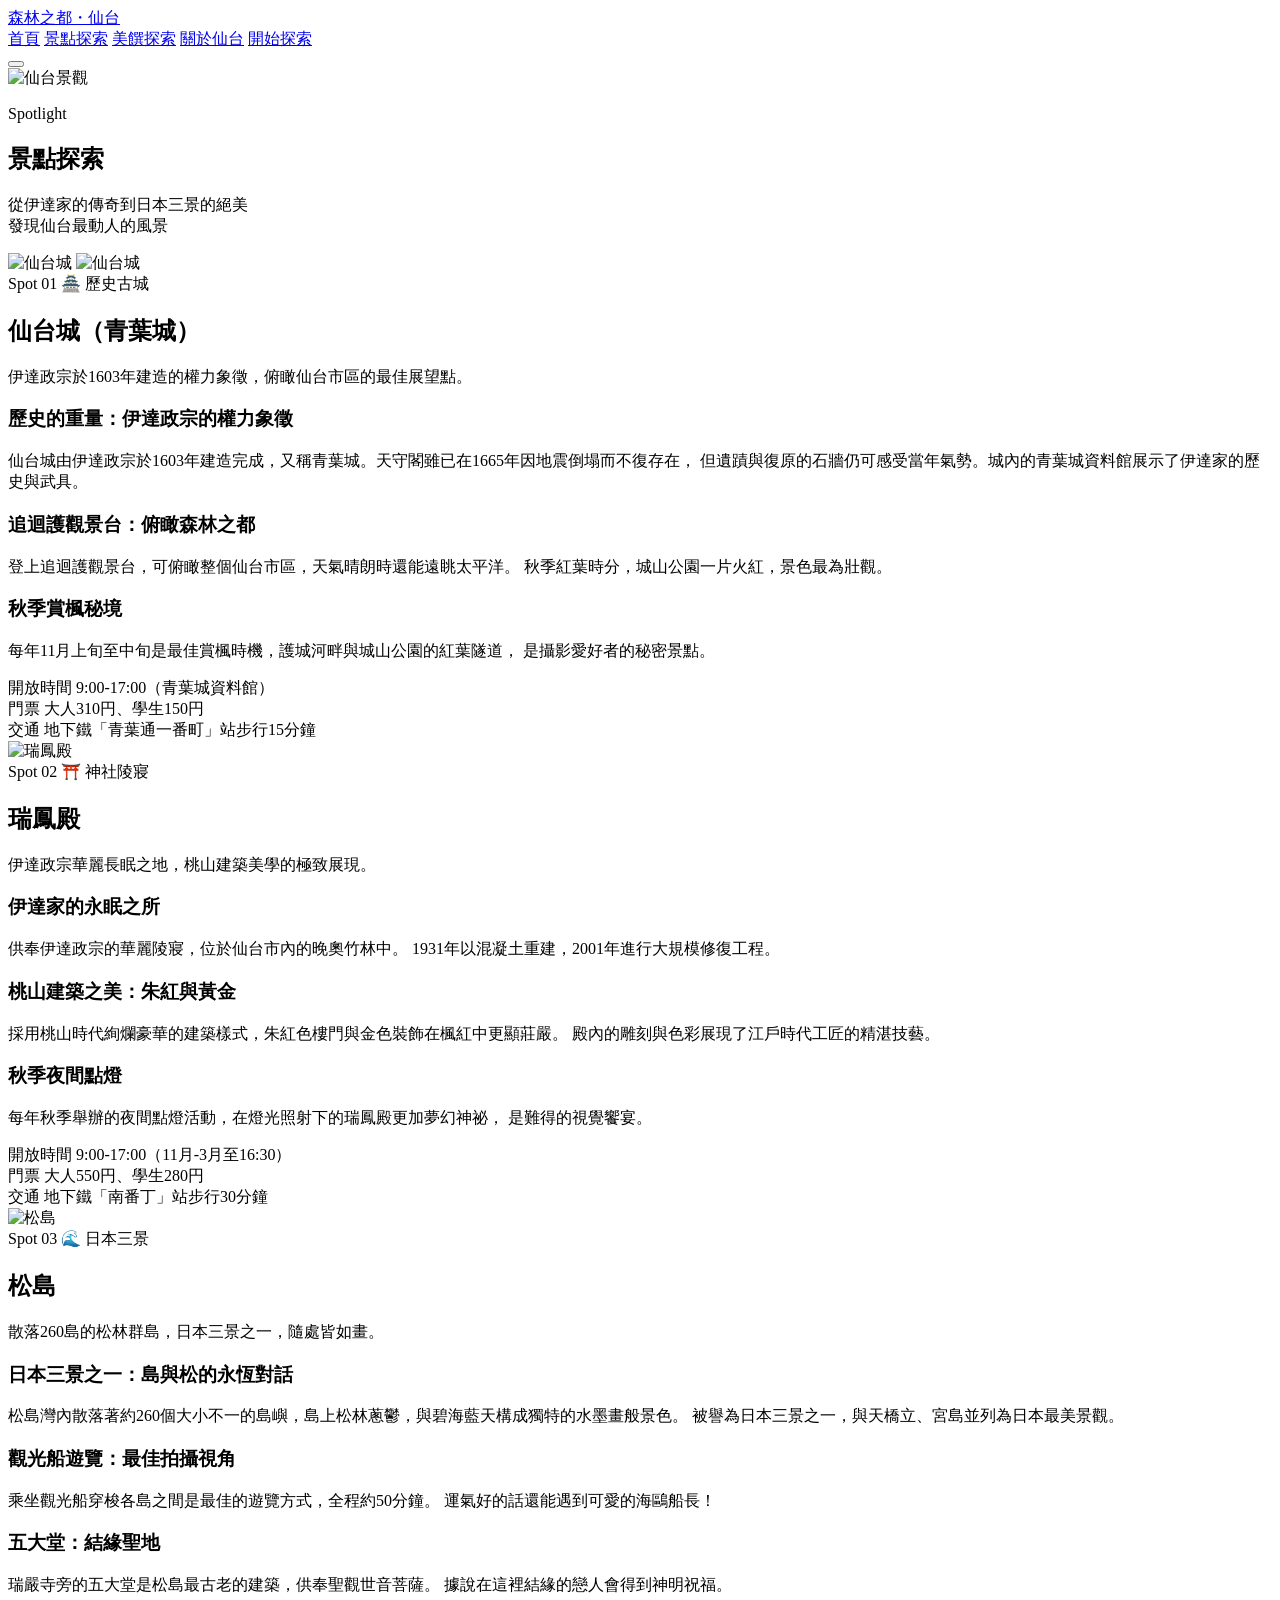
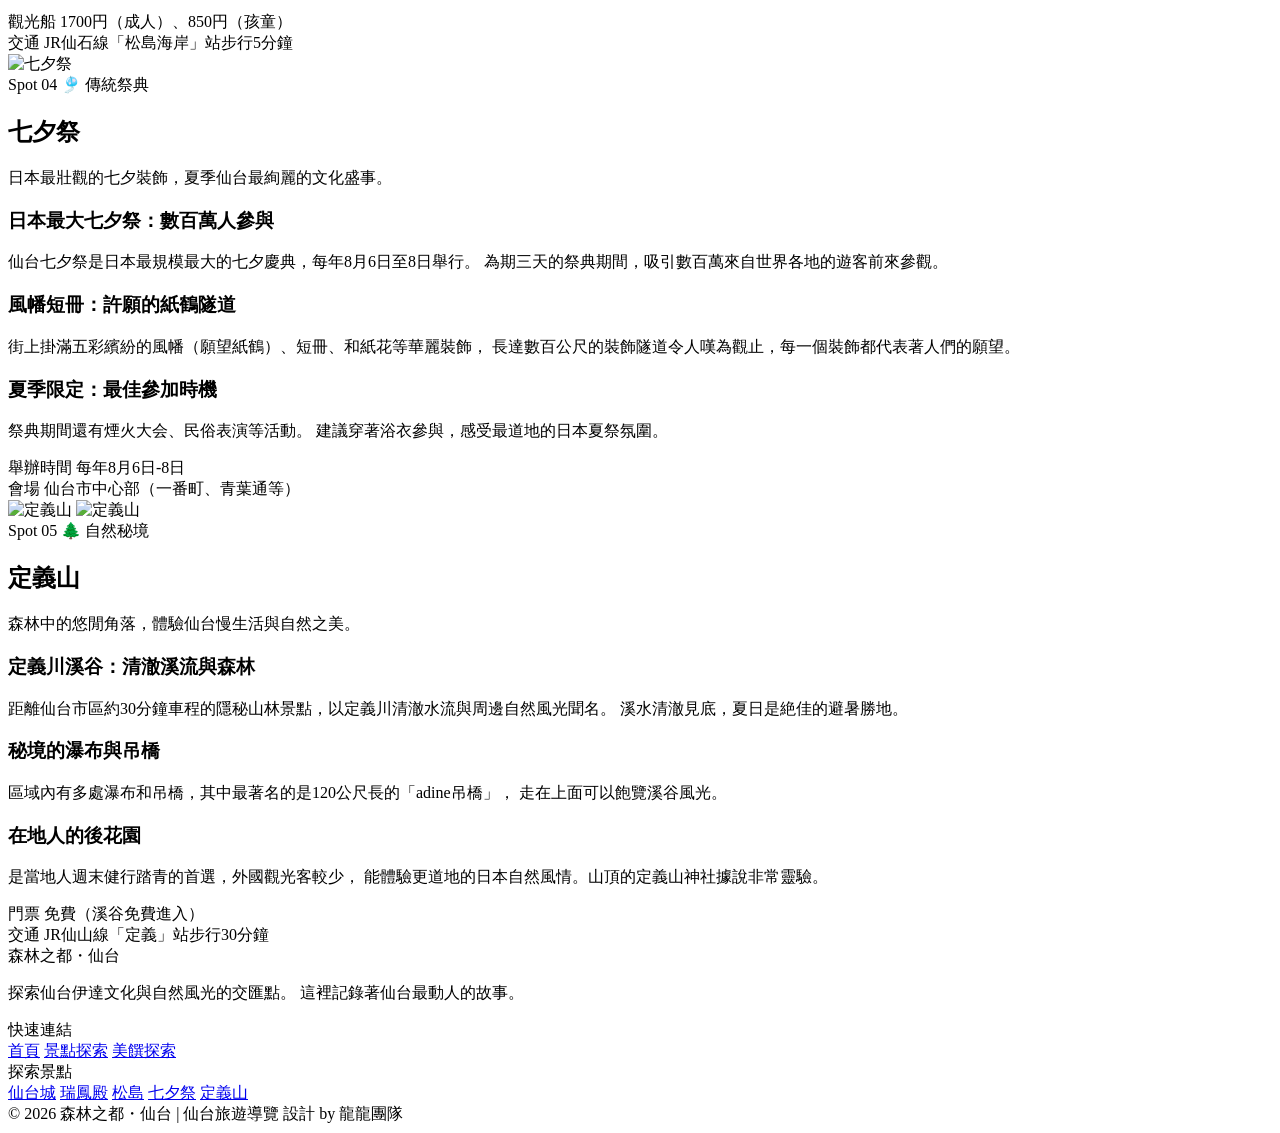
==== spots.html @ 44be88f5 "Update spots.html" ====
<!DOCTYPE html>
<html lang="zh-TW">
<head>
  <meta charset="UTF-8">
  <meta name="viewport" content="width=device-width, initial-scale=1.0">
  <title>景點探索 | 森林之都・仙台</title>
  <meta name="description" content="探索仙台五大精選景點：仙台城、瑞鳳殿、松島、七夕祭、定義山的詳細介紹。">
  <meta name="theme-color" content="#2D5A3D">

  <!-- Favicon -->
  <link rel="icon" type="image/svg+xml" href="data:image/svg+xml,<svg xmlns='http://www.w3.org/2000/svg' viewBox='0 0 100 100'><rect width='100' height='100' rx='16' fill='%232D5A3D'/><text y='.9em' font-size='80' x='50%' text-anchor='middle'>仙</text></svg>">

  <!-- Google Fonts -->
  <link rel="preconnect" href="https://fonts.googleapis.com">
  <link rel="preconnect" href="https://fonts.gstatic.com" crossorigin>
  <link href="https://fonts.googleapis.com/css2?family=Noto+Serif+JP:wght@400;600;700;900&family=Noto+Sans+JP:wght@300;400;500;700&display=swap" rel="stylesheet">

  <!-- Stylesheet -->
  <link rel="stylesheet" href="css/style.css">
</head>
<body>

  <!-- ===================== HEADER ===================== -->
  <header class="header" id="header">
    <div class="container">
      <div class="header__inner">
        <a href="index.html" class="header__logo">
          <span class="header__logo-dot"></span>
          森林之都・仙台
        </a>

        <nav class="header__nav" id="headerNav">
          <a href="index.html" class="nav-link">首頁</a>
          <a href="spots.html" class="nav-link active">景點探索</a>
          <a href="food.html" class="nav-link">美饌探索</a>
          <a href="index.html#about-section" class="nav-link">關於仙台</a>
          <a href="spots.html" class="nav-cta">開始探索</a>
        </nav>

        <button class="nav-toggle" id="navToggle" aria-label="開啟選單">
          <span></span>
          <span></span>
          <span></span>
        </button>
      </div>
    </div>
  </header>

  <!-- ===================== PAGE HERO ===================== -->
  <section class="hero hero--small" id="hero">
    <div class="hero__bg">
      <img src="https://images.unsplash.com/photo-1522383225653-ed111181a951?w=1920&q=80"
           alt="仙台景觀"
           loading="eager">
    </div>
    <div class="hero__overlay"></div>

    <div class="hero__content">
      <p class="hero__eyebrow">Spotlight</p>
      <h1 class="hero__title">景點探索</h1>
      <p class="hero__subtitle">
        從伊達家的傳奇到日本三景的絕美<br>
        發現仙台最動人的風景
      </p>
    </div>
  </section>

  <!-- ===================== SPOT 01: 仙台城 ===================== -->
  <section class="section" id="sendai-castle">
    <div class="container">
      <div class="spot-detail">
        <div class="spot-detail__image">
          <img src="images/spots/spot_01_1.jpg" alt="仙台城">
          <img src="images/spots/spot_01_2.jpg" alt="仙台城">
        </div>
        <div class="spot-detail__content">
          <div class="spot-detail__header">
            <span class="spot-detail__number">Spot 01</span>
            <span class="spot-detail__tag">🏯 歷史古城</span>
          </div>
          <h2 class="spot-detail__title">仙台城（青葉城）</h2>
          <p class="spot-detail__summary">
            伊達政宗於1603年建造的權力象徵，俯瞰仙台市區的最佳展望點。
          </p>
          <div class="spot-detail__divider"></div>
          <h3>歷史的重量：伊達政宗的權力象徵</h3>
          <p class="spot-detail__desc">
            仙台城由伊達政宗於1603年建造完成，又稱青葉城。天守閣雖已在1665年因地震倒塌而不復存在，
            但遺蹟與復原的石牆仍可感受當年氣勢。城內的青葉城資料館展示了伊達家的歷史與武具。
          </p>
          <h3>追迴護觀景台：俯瞰森林之都</h3>
          <p class="spot-detail__desc">
            登上追迴護觀景台，可俯瞰整個仙台市區，天氣晴朗時還能遠眺太平洋。
            秋季紅葉時分，城山公園一片火紅，景色最為壯觀。
          </p>
          <h3>秋季賞楓秘境</h3>
          <p class="spot-detail__desc">
            每年11月上旬至中旬是最佳賞楓時機，護城河畔與城山公園的紅葉隧道，
            是攝影愛好者的秘密景點。
          </p>
          <div class="spot-detail__info">
            <div class="spot-detail__info-item">
              <span class="label">開放時間</span>
              <span class="value">9:00-17:00（青葉城資料館）</span>
            </div>
            <div class="spot-detail__info-item">
              <span class="label">門票</span>
              <span class="value">大人310円、學生150円</span>
            </div>
            <div class="spot-detail__info-item">
              <span class="label">交通</span>
              <span class="value">地下鐵「青葉通一番町」站步行15分鐘</span>
            </div>
          </div>
        </div>
      </div>
    </div>
  </section>

  <!-- ===================== SPOT 02: 瑞鳳殿 ===================== -->
  <section class="section section--cream" id="zuishoden">
    <div class="container">
      <div class="spot-detail spot-detail--reverse">
        <div class="spot-detail__image">
          <img src="images/spots/spot_02_1.jpg" alt="瑞鳳殿">
        </div>
        <div class="spot-detail__content">
          <div class="spot-detail__header">
            <span class="spot-detail__number">Spot 02</span>
            <span class="spot-detail__tag">⛩️ 神社陵寢</span>
          </div>
          <h2 class="spot-detail__title">瑞鳳殿</h2>
          <p class="spot-detail__summary">
            伊達政宗華麗長眠之地，桃山建築美學的極致展現。
          </p>
          <div class="spot-detail__divider"></div>
          <h3>伊達家的永眠之所</h3>
          <p class="spot-detail__desc">
            供奉伊達政宗的華麗陵寢，位於仙台市內的晚奧竹林中。
            1931年以混凝土重建，2001年進行大規模修復工程。
          </p>
          <h3>桃山建築之美：朱紅與黃金</h3>
          <p class="spot-detail__desc">
            採用桃山時代絢爛豪華的建築樣式，朱紅色樓門與金色裝飾在楓紅中更顯莊嚴。
            殿內的雕刻與色彩展現了江戶時代工匠的精湛技藝。
          </p>
          <h3>秋季夜間點燈</h3>
          <p class="spot-detail__desc">
            每年秋季舉辦的夜間點燈活動，在燈光照射下的瑞鳳殿更加夢幻神祕，
            是難得的視覺饗宴。
          </p>
          <div class="spot-detail__info">
            <div class="spot-detail__info-item">
              <span class="label">開放時間</span>
              <span class="value">9:00-17:00（11月-3月至16:30）</span>
            </div>
            <div class="spot-detail__info-item">
              <span class="label">門票</span>
              <span class="value">大人550円、學生280円</span>
            </div>
            <div class="spot-detail__info-item">
              <span class="label">交通</span>
              <span class="value">地下鐵「南番丁」站步行30分鐘</span>
            </div>
          </div>
        </div>
      </div>
    </div>
  </section>

  <!-- ===================== SPOT 03: 松島 ===================== -->
  <section class="section" id="matsushima">
    <div class="container">
      <div class="spot-detail">
        <div class="spot-detail__image">
          <img src="images/spots/spot_03_1.jpg" alt="松島">
        </div>
        <div class="spot-detail__content">
          <div class="spot-detail__header">
            <span class="spot-detail__number">Spot 03</span>
            <span class="spot-detail__tag">🌊 日本三景</span>
          </div>
          <h2 class="spot-detail__title">松島</h2>
          <p class="spot-detail__summary">
            散落260島的松林群島，日本三景之一，隨處皆如畫。
          </p>
          <div class="spot-detail__divider"></div>
          <h3>日本三景之一：島與松的永恆對話</h3>
          <p class="spot-detail__desc">
            松島灣內散落著約260個大小不一的島嶼，島上松林蔥鬱，與碧海藍天構成獨特的水墨畫般景色。
            被譽為日本三景之一，與天橋立、宮島並列為日本最美景觀。
          </p>
          <h3>觀光船遊覽：最佳拍攝視角</h3>
          <p class="spot-detail__desc">
            乘坐觀光船穿梭各島之間是最佳的遊覽方式，全程約50分鐘。
            運氣好的話還能遇到可愛的海鷗船長！
          </p>
          <h3>五大堂：結緣聖地</h3>
          <p class="spot-detail__desc">
            瑞嚴寺旁的五大堂是松島最古老的建築，供奉聖觀世音菩薩。
            據說在這裡結緣的戀人會得到神明祝福。
          </p>
          <div class="spot-detail__info">
            <div class="spot-detail__info-item">
              <span class="label">觀光船</span>
              <span class="value">1700円（成人）、850円（孩童）</span>
            </div>
            <div class="spot-detail__info-item">
              <span class="label">交通</span>
              <span class="value">JR仙石線「松島海岸」站步行5分鐘</span>
            </div>
          </div>
        </div>
      </div>
    </div>
  </section>

  <!-- ===================== SPOT 04: 七夕祭 ===================== -->
  <section class="section section--cream" id="tanabata">
    <div class="container">
      <div class="spot-detail spot-detail--reverse">
        <div class="spot-detail__image">
          <img src="images/spots/spot_04_1.jpg" alt="七夕祭">
        </div>
        <div class="spot-detail__content">
          <div class="spot-detail__header">
            <span class="spot-detail__number">Spot 04</span>
            <span class="spot-detail__tag">🎐 傳統祭典</span>
          </div>
          <h2 class="spot-detail__title">七夕祭</h2>
          <p class="spot-detail__summary">
            日本最壯觀的七夕裝飾，夏季仙台最絢麗的文化盛事。
          </p>
          <div class="spot-detail__divider"></div>
          <h3>日本最大七夕祭：數百萬人參與</h3>
          <p class="spot-detail__desc">
            仙台七夕祭是日本最規模最大的七夕慶典，每年8月6日至8日舉行。
            為期三天的祭典期間，吸引數百萬來自世界各地的遊客前來參觀。
          </p>
          <h3>風幡短冊：許願的紙鶴隧道</h3>
          <p class="spot-detail__desc">
            街上掛滿五彩繽紛的風幡（願望紙鶴）、短冊、和紙花等華麗裝飾，
            長達數百公尺的裝飾隧道令人嘆為觀止，每一個裝飾都代表著人們的願望。
          </p>
          <h3>夏季限定：最佳參加時機</h3>
          <p class="spot-detail__desc">
            祭典期間還有煙火大会、民俗表演等活動。
            建議穿著浴衣參與，感受最道地的日本夏祭氛圍。
          </p>
          <div class="spot-detail__info">
            <div class="spot-detail__info-item">
              <span class="label">舉辦時間</span>
              <span class="value">每年8月6日-8日</span>
            </div>
            <div class="spot-detail__info-item">
              <span class="label">會場</span>
              <span class="value">仙台市中心部（一番町、青葉通等）</span>
            </div>
          </div>
        </div>
      </div>
    </div>
  </section>

  <!-- ===================== SPOT 05: 定義山 ===================== -->
  <section class="section" id="teigaku">
    <div class="container">
      <div class="spot-detail">
        <div class="spot-detail__image">
          <img src="images/spots/spot_05_1.jpg" alt="定義山">
          <img src="images/spots/spot_05_2.jpg" alt="定義山">
        </div>
        <div class="spot-detail__content">
          <div class="spot-detail__header">
            <span class="spot-detail__number">Spot 05</span>
            <span class="spot-detail__tag">🌲 自然秘境</span>
          </div>
          <h2 class="spot-detail__title">定義山</h2>
          <p class="spot-detail__summary">
            森林中的悠閒角落，體驗仙台慢生活與自然之美。
          </p>
          <div class="spot-detail__divider"></div>
          <h3>定義川溪谷：清澈溪流與森林</h3>
          <p class="spot-detail__desc">
            距離仙台市區約30分鐘車程的隱秘山林景點，以定義川清澈水流與周邊自然風光聞名。
            溪水清澈見底，夏日是絶佳的避暑勝地。
          </p>
          <h3>秘境的瀑布與吊橋</h3>
          <p class="spot-detail__desc">
            區域內有多處瀑布和吊橋，其中最著名的是120公尺長的「adine吊橋」，
            走在上面可以飽覽溪谷風光。
          </p>
          <h3>在地人的後花園</h3>
          <p class="spot-detail__desc">
            是當地人週末健行踏青的首選，外國觀光客較少，
            能體驗更道地的日本自然風情。山頂的定義山神社據說非常靈驗。
          </p>
          <div class="spot-detail__info">
            <div class="spot-detail__info-item">
              <span class="label">門票</span>
              <span class="value">免費（溪谷免費進入）</span>
            </div>
            <div class="spot-detail__info-item">
              <span class="label">交通</span>
              <span class="value">JR仙山線「定義」站步行30分鐘</span>
            </div>
          </div>
        </div>
      </div>
    </div>
  </section>

  <!-- ===================== FOOTER ===================== -->
  <footer class="footer">
    <div class="container">
      <div class="footer__grid">
        <div>
          <div class="footer__brand-name">
            <span class="dot"></span>
            森林之都・仙台
          </div>
          <p class="footer__brand-desc">
            探索仙台伊達文化與自然風光的交匯點。
            這裡記錄著仙台最動人的故事。
          </p>
        </div>
        <div>
          <div class="footer__col-title">快速連結</div>
          <div class="footer__links">
            <a href="index.html">首頁</a>
            <a href="spots.html">景點探索</a>
            <a href="food.html">美饌探索</a>
          </div>
        </div>
        <div>
          <div class="footer__col-title">探索景點</div>
          <div class="footer__links">
            <a href="spots.html#sendai-castle">仙台城</a>
            <a href="spots.html#zuishoden">瑞鳳殿</a>
            <a href="spots.html#matsushima">松島</a>
            <a href="spots.html#tanabata">七夕祭</a>
            <a href="spots.html#teigaku">定義山</a>
          </div>
        </div>
      </div>

      <div class="footer__bottom">
        <span>© 2026 森林之都・仙台 <span class="footer__accent">|</span> 仙台旅遊導覽</span>
        <span>設計 by 龍龍團隊</span>
      </div>
    </div>
  </footer>

  <!-- Scripts -->
  <script src="js/main.js"></script>
</body>
</html>
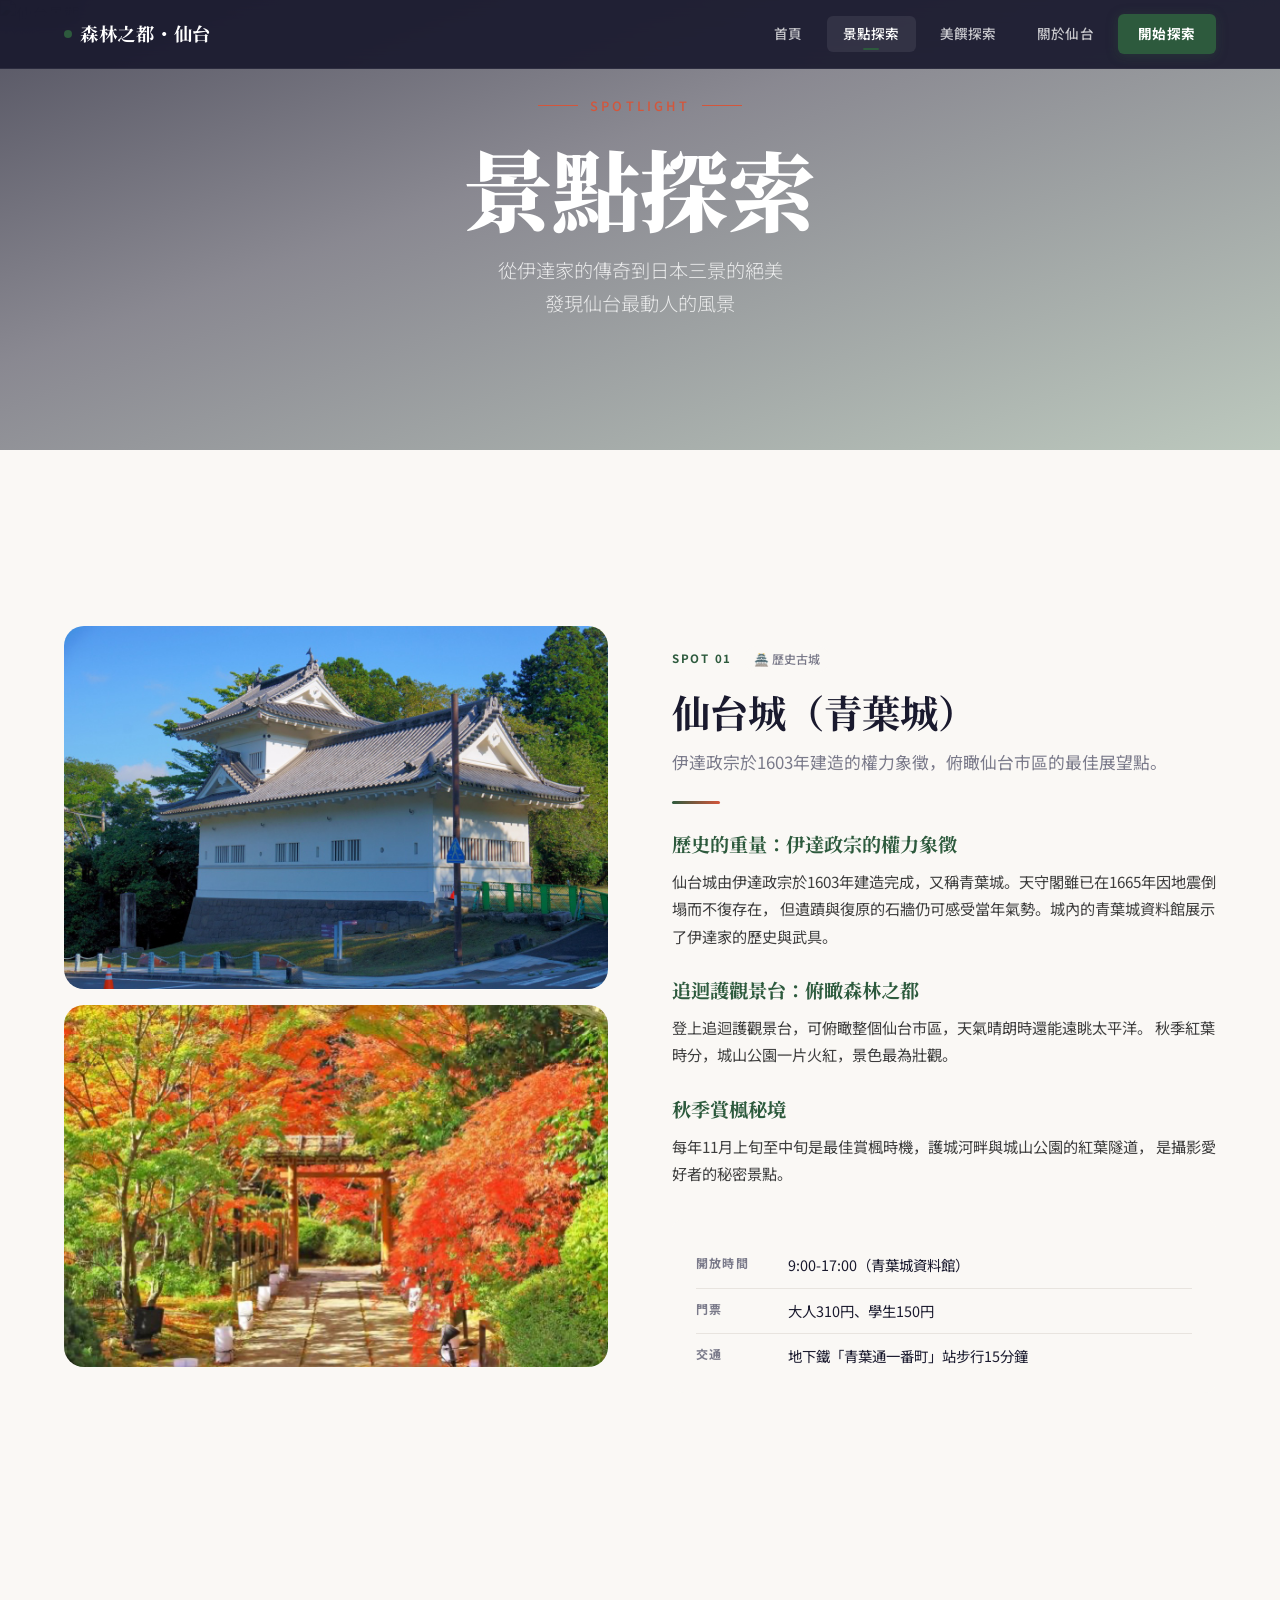
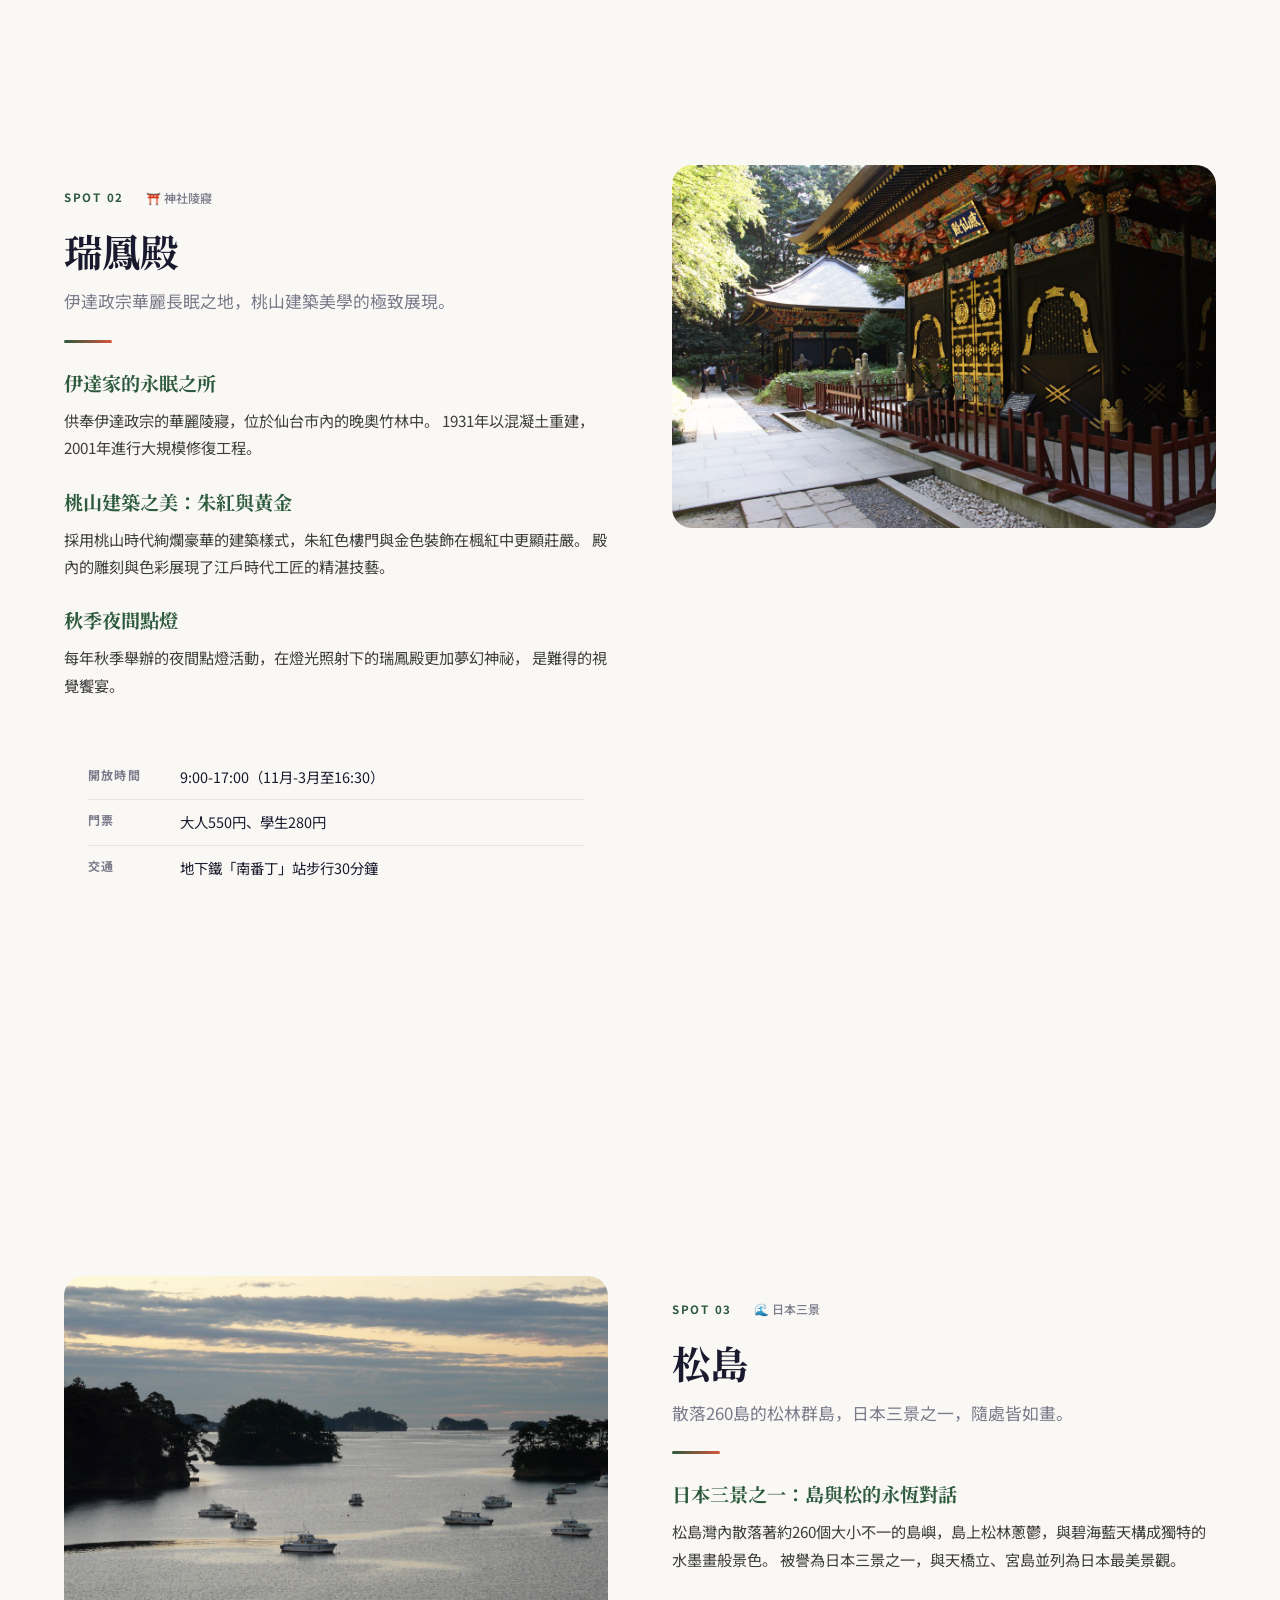
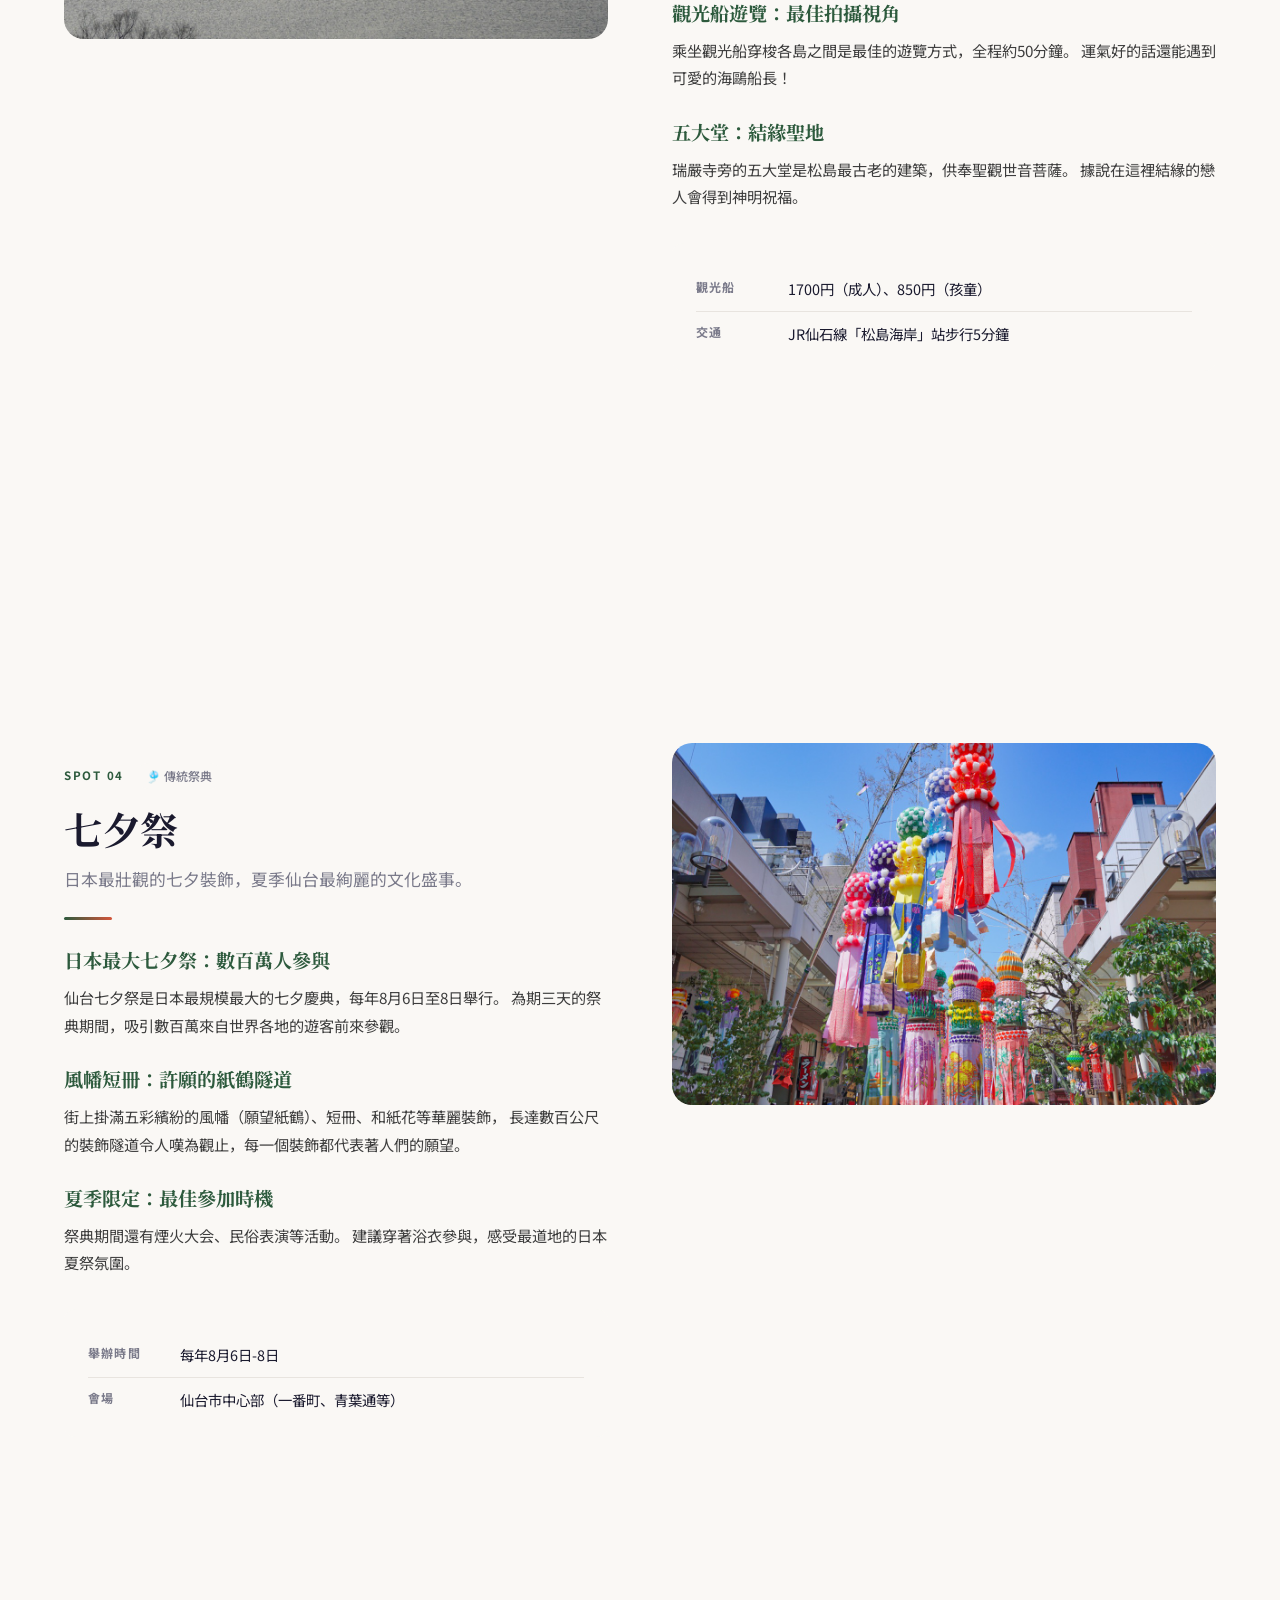
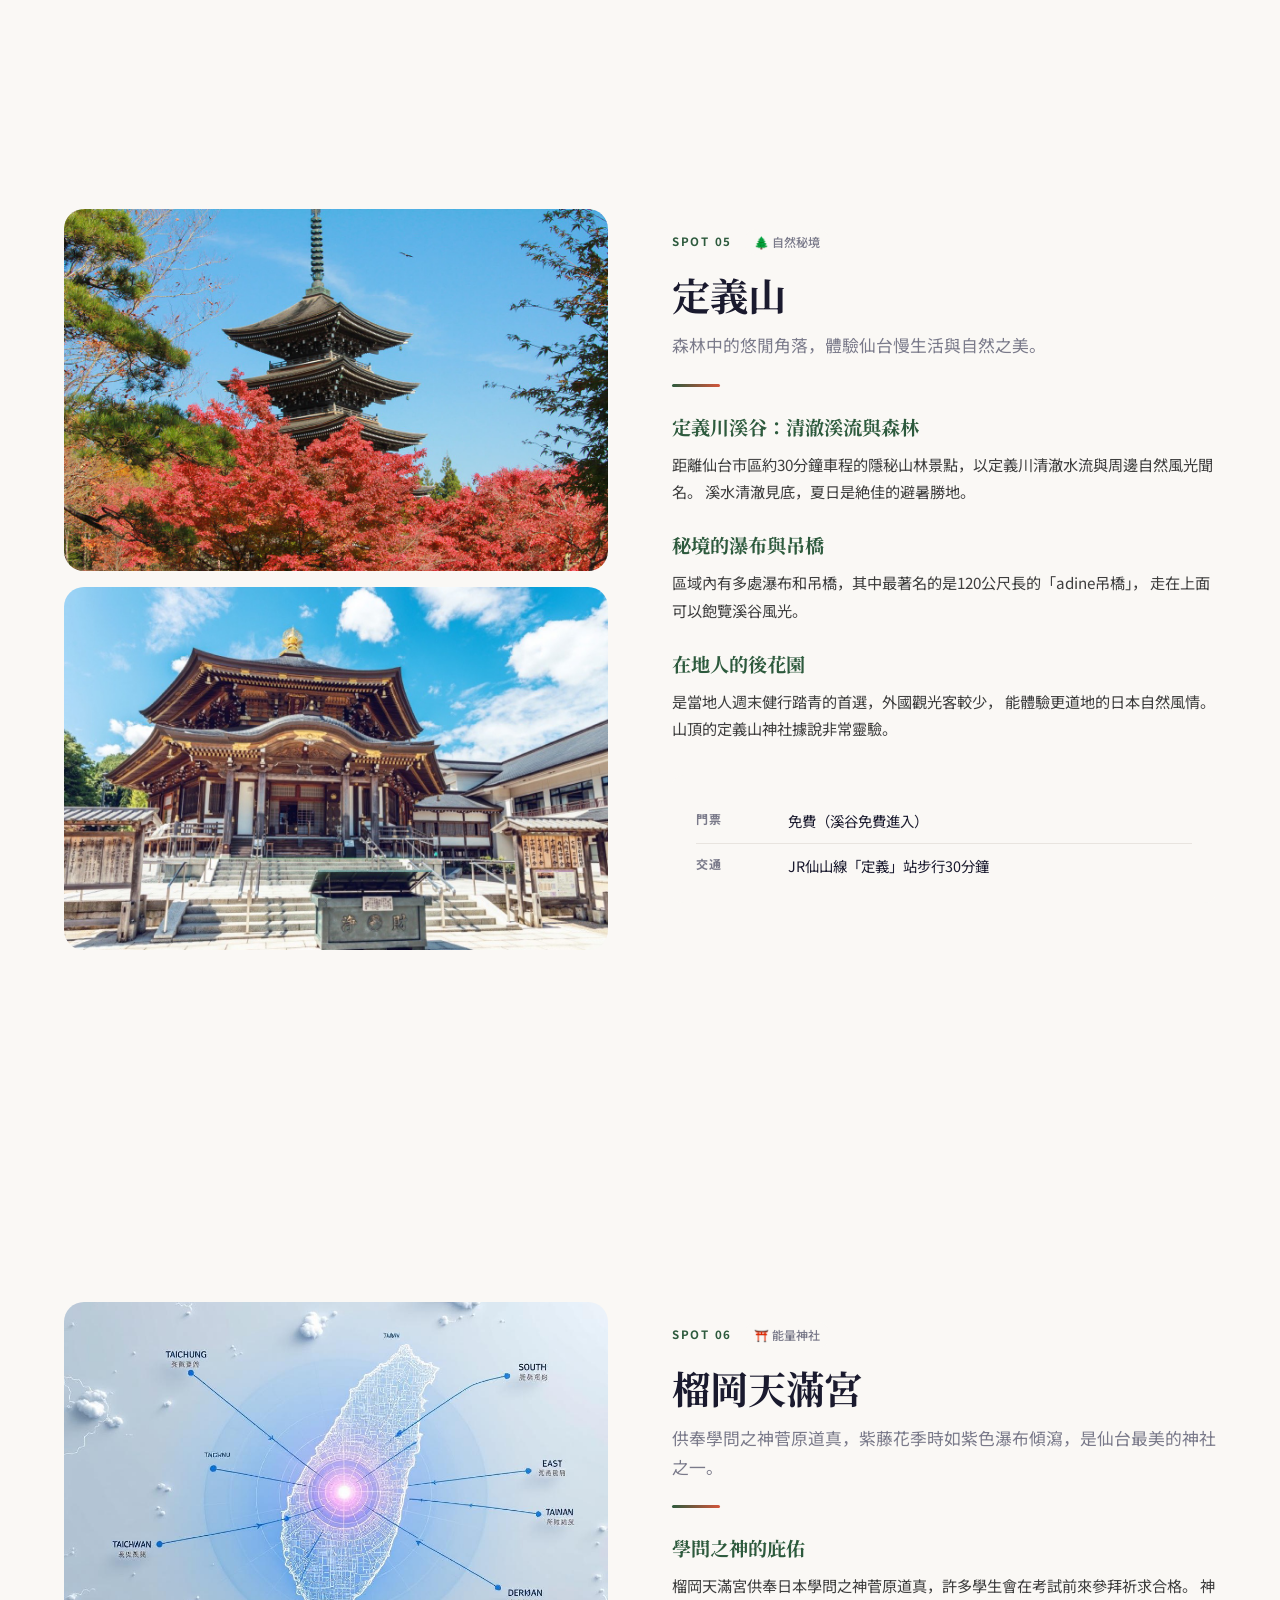
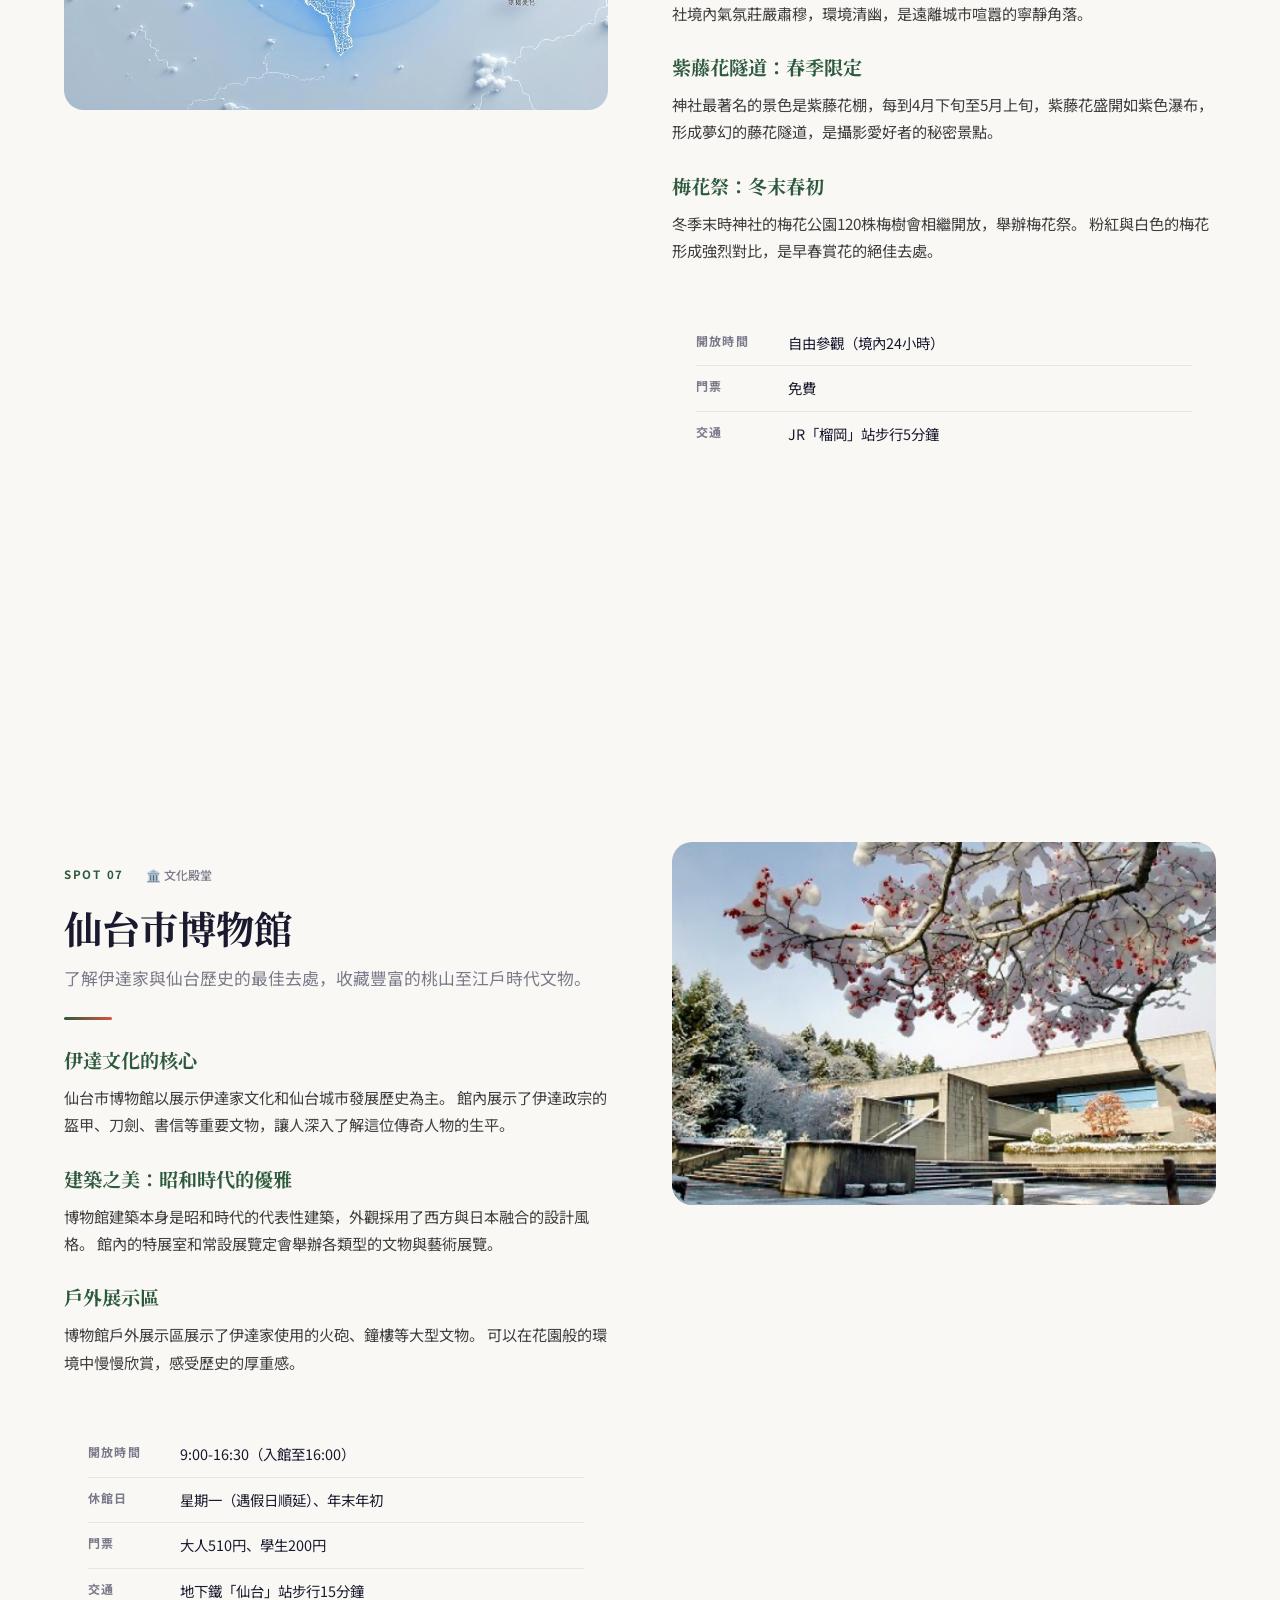
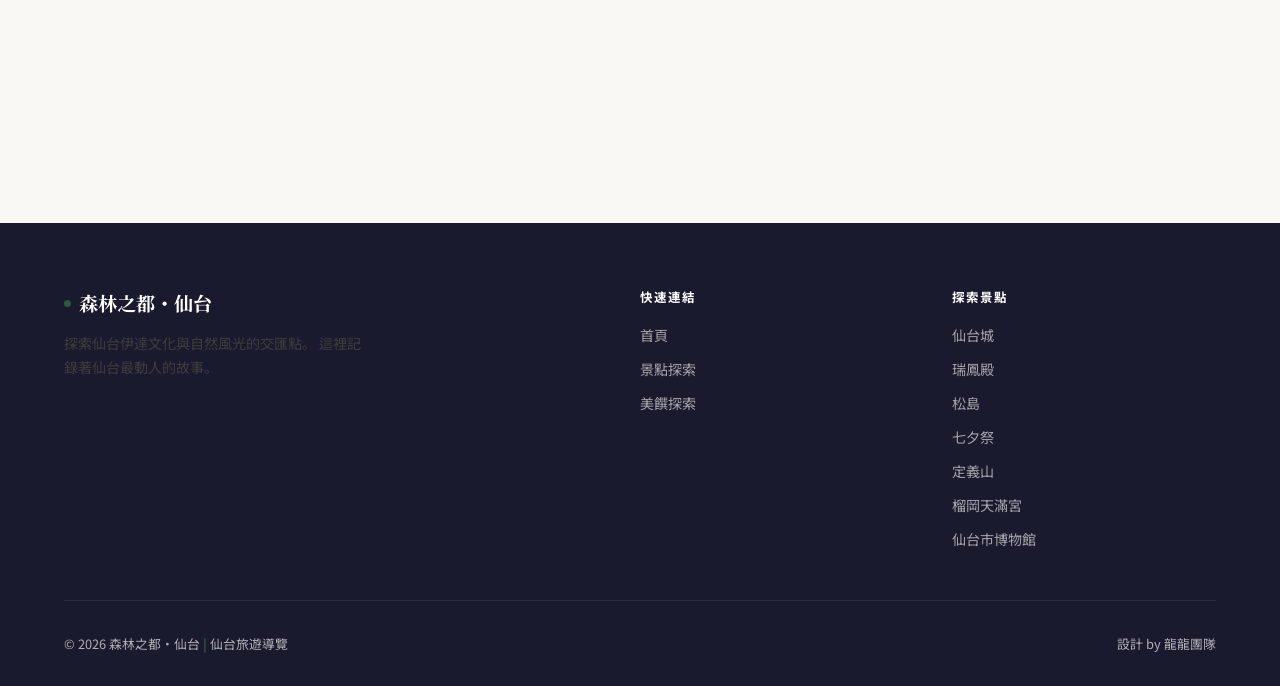
==== commit 23051a81: "Add spot_06 Tsubakioka and spot_07 Sendai Museum" ====
--- a/spots.html
+++ b/spots.html
@@ -310,6 +310,112 @@
     </div>
   </section>
 
+  <!-- ===================== SPOT 06: 榴岡天滿宮 ===================== -->
+  <section class="section section--cream" id="tsubakioka">
+    <div class="container">
+      <div class="spot-detail">
+        <div class="spot-detail__image">
+          <img src="images/spots/spot_06_1.jpg" alt="榴岡天滿宮">
+        </div>
+        <div class="spot-detail__content">
+          <div class="spot-detail__header">
+            <span class="spot-detail__number">Spot 06</span>
+            <span class="spot-detail__tag">⛩️ 能量神社</span>
+          </div>
+          <h2 class="spot-detail__title">榴岡天滿宮</h2>
+          <p class="spot-detail__summary">
+            供奉學問之神菅原道真，紫藤花季時如紫色瀑布傾瀉，是仙台最美的神社之一。
+          </p>
+          <div class="spot-detail__divider"></div>
+          <h3>學問之神的庇佑</h3>
+          <p class="spot-detail__desc">
+            榴岡天滿宮供奉日本學問之神菅原道真，許多學生會在考試前來參拜祈求合格。
+            神社境內氣氛莊嚴肅穆，環境清幽，是遠離城市喧囂的寧靜角落。
+          </p>
+          <h3>紫藤花隧道：春季限定</h3>
+          <p class="spot-detail__desc">
+            神社最著名的景色是紫藤花棚，每到4月下旬至5月上旬，紫藤花盛開如紫色瀑布，
+            形成夢幻的藤花隧道，是攝影愛好者的秘密景點。
+          </p>
+          <h3>梅花祭：冬末春初</h3>
+          <p class="spot-detail__desc">
+            冬季末時神社的梅花公園120株梅樹會相繼開放，舉辦梅花祭。
+            粉紅與白色的梅花形成強烈對比，是早春賞花的絕佳去處。
+          </p>
+          <div class="spot-detail__info">
+            <div class="spot-detail__info-item">
+              <span class="label">開放時間</span>
+              <span class="value">自由參觀（境內24小時）</span>
+            </div>
+            <div class="spot-detail__info-item">
+              <span class="label">門票</span>
+              <span class="value">免費</span>
+            </div>
+            <div class="spot-detail__info-item">
+              <span class="label">交通</span>
+              <span class="value">JR「榴岡」站步行5分鐘</span>
+            </div>
+          </div>
+        </div>
+      </div>
+    </div>
+  </section>
+
+  <!-- ===================== SPOT 07: 仙台市博物館 ===================== -->
+  <section class="section" id="sendai-museum">
+    <div class="container">
+      <div class="spot-detail spot-detail--reverse">
+        <div class="spot-detail__image">
+          <img src="images/spots/spot_07_1.jpg" alt="仙台市博物館">
+        </div>
+        <div class="spot-detail__content">
+          <div class="spot-detail__header">
+            <span class="spot-detail__number">Spot 07</span>
+            <span class="spot-detail__tag">🏛️ 文化殿堂</span>
+          </div>
+          <h2 class="spot-detail__title">仙台市博物館</h2>
+          <p class="spot-detail__summary">
+            了解伊達家與仙台歷史的最佳去處，收藏豐富的桃山至江戶時代文物。
+          </p>
+          <div class="spot-detail__divider"></div>
+          <h3>伊達文化的核心</h3>
+          <p class="spot-detail__desc">
+            仙台市博物館以展示伊達家文化和仙台城市發展歷史為主。
+            館內展示了伊達政宗的盔甲、刀劍、書信等重要文物，讓人深入了解這位傳奇人物的生平。
+          </p>
+          <h3>建築之美：昭和時代的優雅</h3>
+          <p class="spot-detail__desc">
+            博物館建築本身是昭和時代的代表性建築，外觀採用了西方與日本融合的設計風格。
+            館內的特展室和常設展覽定會舉辦各類型的文物與藝術展覽。
+          </p>
+          <h3>戶外展示區</h3>
+          <p class="spot-detail__desc">
+            博物館戶外展示區展示了伊達家使用的火砲、鐘樓等大型文物。
+            可以在花園般的環境中慢慢欣賞，感受歷史的厚重感。
+          </p>
+          <div class="spot-detail__info">
+            <div class="spot-detail__info-item">
+              <span class="label">開放時間</span>
+              <span class="value">9:00-16:30（入館至16:00）</span>
+            </div>
+            <div class="spot-detail__info-item">
+              <span class="label">休館日</span>
+              <span class="value">星期一（遇假日順延）、年末年初</span>
+            </div>
+            <div class="spot-detail__info-item">
+              <span class="label">門票</span>
+              <span class="value">大人510円、學生200円</span>
+            </div>
+            <div class="spot-detail__info-item">
+              <span class="label">交通</span>
+              <span class="value">地下鐵「仙台」站步行15分鐘</span>
+            </div>
+          </div>
+        </div>
+      </div>
+    </div>
+  </section>
+
   <!-- ===================== FOOTER ===================== -->
   <footer class="footer">
     <div class="container">
@@ -340,6 +446,8 @@
             <a href="spots.html#matsushima">松島</a>
             <a href="spots.html#tanabata">七夕祭</a>
             <a href="spots.html#teigaku">定義山</a>
+            <a href="spots.html#tsubakioka">榴岡天滿宮</a>
+            <a href="spots.html#sendai-museum">仙台市博物館</a>
           </div>
         </div>
       </div>
--- a/css/style.css
+++ b/css/style.css
@@ -0,0 +1,979 @@
+/* =========================================
+   SENDAI TRIP - CSS STYLESHEET
+   森林之都・仙台
+   ========================================= */
+
+/* ---------- Google Fonts Import ---------- */
+@import url('https://fonts.googleapis.com/css2?family=Noto+Serif+JP:wght@400;600;700;900&family=Noto+Sans+JP:wght@300;400;500;700&display=swap');
+
+/* ---------- CSS Variables ---------- */
+:root {
+  --primary: #2D5A3D;
+  --primary-dark: #1E4029;
+  --primary-light: #3D7A52;
+  --secondary: #1A1A2E;
+  --secondary-light: #2D2D4A;
+  --accent: #D4563B;
+  --accent-light: #E8765F;
+  --bg-white: #FFFFFF;
+  --bg-cream: #FAF8F5;
+  --bg-warm: #F7F3EE;
+  --text-dark: #1A1A2E;
+  --text-body: #3D3D3D;
+  --text-muted: #7A7A8A;
+  --text-light: #FFFFFF;
+  --border: #E8E4DF;
+  --shadow-sm: 0 2px 8px rgba(26, 26, 46, 0.08);
+  --shadow-md: 0 4px 20px rgba(26, 26, 46, 0.12);
+  --shadow-lg: 0 8px 40px rgba(26, 26, 46, 0.18);
+  --shadow-xl: 0 16px 60px rgba(26, 26, 46, 0.22);
+  --radius-sm: 6px;
+  --radius-md: 12px;
+  --radius-lg: 20px;
+  --radius-xl: 32px;
+  --transition: 0.35s cubic-bezier(0.25, 0.46, 0.45, 0.94);
+  --transition-fast: 0.2s ease;
+  --font-serif: 'Noto Serif JP', 'Hiragino Mincho Pro', serif;
+  --font-sans: 'Noto Sans JP', 'Hiragino Kaku Gothic ProN', sans-serif;
+}
+
+/* ---------- Reset & Base ---------- */
+*, *::before, *::after {
+  margin: 0;
+  padding: 0;
+  box-sizing: border-box;
+}
+
+html {
+  scroll-behavior: smooth;
+  font-size: 16px;
+  -webkit-text-size-adjust: 100%;
+}
+
+body {
+  font-family: var(--font-sans);
+  color: var(--text-body);
+  background-color: var(--bg-cream);
+  line-height: 1.7;
+  overflow-x: hidden;
+}
+
+a {
+  text-decoration: none;
+  color: inherit;
+  transition: var(--transition);
+}
+
+img {
+  max-width: 100%;
+  height: auto;
+  display: block;
+}
+
+ul {
+  list-style: none;
+}
+
+/* ---------- Typography ---------- */
+h1, h2, h3, h4 {
+  font-family: var(--font-serif);
+  font-weight: 700;
+  line-height: 1.25;
+  color: var(--text-dark);
+}
+
+h1 { font-size: clamp(2.2rem, 5vw, 4rem); }
+h2 { font-size: clamp(1.8rem, 4vw, 2.8rem); }
+h3 { font-size: clamp(1.3rem, 2.5vw, 1.8rem); }
+h4 { font-size: clamp(1.1rem, 2vw, 1.3rem); }
+
+p {
+  line-height: 1.8;
+  color: var(--text-body);
+}
+
+/* ---------- Container ---------- */
+.container {
+  max-width: 1200px;
+  margin: 0 auto;
+  padding: 0 24px;
+}
+
+.container--narrow {
+  max-width: 860px;
+  margin: 0 auto;
+  padding: 0 24px;
+}
+
+/* ---------- Header / Navigation ---------- */
+.header {
+  position: fixed;
+  top: 0;
+  left: 0;
+  right: 0;
+  z-index: 1000;
+  background: rgba(26, 26, 46, 0.92);
+  backdrop-filter: blur(16px);
+  -webkit-backdrop-filter: blur(16px);
+  border-bottom: 1px solid rgba(255, 255, 255, 0.06);
+  transition: var(--transition);
+}
+
+.header.scrolled {
+  background: rgba(26, 26, 46, 0.97);
+  box-shadow: var(--shadow-md);
+}
+
+.header__inner {
+  display: flex;
+  align-items: center;
+  justify-content: space-between;
+  height: 68px;
+}
+
+.header__logo {
+  font-family: var(--font-serif);
+  font-size: 1.15rem;
+  font-weight: 700;
+  color: var(--text-light);
+  letter-spacing: 0.04em;
+  display: flex;
+  align-items: center;
+  gap: 8px;
+}
+
+.header__logo-dot {
+  width: 8px;
+  height: 8px;
+  background: var(--primary);
+  border-radius: 50%;
+  display: inline-block;
+}
+
+.header__nav {
+  display: flex;
+  align-items: center;
+  gap: 8px;
+}
+
+.nav-link {
+  font-family: var(--font-sans);
+  font-size: 0.85rem;
+  font-weight: 500;
+  color: rgba(255, 255, 255, 0.75);
+  padding: 6px 16px;
+  border-radius: var(--radius-sm);
+  letter-spacing: 0.02em;
+  transition: var(--transition-fast);
+  position: relative;
+}
+
+.nav-link:hover,
+.nav-link.active {
+  color: var(--text-light);
+  background: rgba(255, 255, 255, 0.08);
+}
+
+.nav-link.active::after {
+  content: '';
+  position: absolute;
+  bottom: 2px;
+  left: 50%;
+  transform: translateX(-50%);
+  width: 16px;
+  height: 2px;
+  background: var(--primary);
+  border-radius: 2px;
+}
+
+.nav-cta {
+  background: var(--primary);
+  color: var(--text-light);
+  font-size: 0.85rem;
+  font-weight: 700;
+  padding: 8px 20px;
+  border-radius: var(--radius-sm);
+  letter-spacing: 0.04em;
+  transition: var(--transition-fast);
+  box-shadow: 0 2px 12px rgba(45, 90, 61, 0.35);
+}
+
+.nav-cta:hover {
+  background: var(--primary-light);
+  box-shadow: 0 4px 20px rgba(45, 90, 61, 0.5);
+  transform: translateY(-1px);
+  color: var(--text-light);
+}
+
+/* Mobile Menu Toggle */
+.nav-toggle {
+  display: none;
+  flex-direction: column;
+  gap: 5px;
+  cursor: pointer;
+  padding: 8px;
+  background: none;
+  border: none;
+  z-index: 1001;
+}
+
+.nav-toggle span {
+  width: 24px;
+  height: 2px;
+  background: var(--text-light);
+  border-radius: 2px;
+  transition: var(--transition-fast);
+  display: block;
+}
+
+.nav-toggle.active span:nth-child(1) {
+  transform: translateY(7px) rotate(45deg);
+}
+.nav-toggle.active span:nth-child(2) {
+  opacity: 0;
+}
+.nav-toggle.active span:nth-child(3) {
+  transform: translateY(-7px) rotate(-45deg);
+}
+
+/* ---------- Hero Section ---------- */
+.hero {
+  position: relative;
+  height: 100vh;
+  min-height: 600px;
+  max-height: 1000px;
+  display: flex;
+  align-items: center;
+  justify-content: center;
+  overflow: hidden;
+}
+
+.hero--small {
+  height: 50vh;
+  min-height: 400px;
+}
+
+.hero__bg {
+  position: absolute;
+  inset: 0;
+  z-index: 0;
+}
+
+.hero__bg img {
+  width: 100%;
+  height: 100%;
+  object-fit: cover;
+  transform: scale(1.05);
+  transition: transform 8s ease-out;
+}
+
+.hero__bg.loaded img {
+  transform: scale(1);
+}
+
+.hero__overlay {
+  position: absolute;
+  inset: 0;
+  background: linear-gradient(
+    160deg,
+    rgba(26, 26, 46, 0.75) 0%,
+    rgba(26, 26, 46, 0.5) 40%,
+    rgba(45, 90, 61, 0.3) 100%
+  );
+  z-index: 1;
+}
+
+.hero__content {
+  position: relative;
+  z-index: 2;
+  text-align: center;
+  color: var(--text-light);
+  padding: 0 20px;
+  max-width: 860px;
+}
+
+.hero__eyebrow {
+  font-family: var(--font-sans);
+  font-size: 0.8rem;
+  font-weight: 500;
+  letter-spacing: 0.25em;
+  text-transform: uppercase;
+  color: var(--accent);
+  margin-bottom: 20px;
+  display: flex;
+  align-items: center;
+  justify-content: center;
+  gap: 12px;
+  opacity: 0;
+  animation: fadeInUp 0.8s 0.3s forwards;
+}
+
+.hero__eyebrow::before,
+.hero__eyebrow::after {
+  content: '';
+  width: 40px;
+  height: 1px;
+  background: var(--accent);
+}
+
+.hero__title {
+  font-family: var(--font-serif);
+  font-size: clamp(2.8rem, 7vw, 5.5rem);
+  font-weight: 900;
+  color: var(--text-light);
+  line-height: 1.15;
+  margin-bottom: 16px;
+  opacity: 0;
+  animation: fadeInUp 0.8s 0.5s forwards;
+}
+
+.hero__subtitle {
+  font-family: var(--font-sans);
+  font-size: clamp(1rem, 2vw, 1.2rem);
+  font-weight: 300;
+  color: rgba(255, 255, 255, 0.8);
+  line-height: 1.7;
+  max-width: 560px;
+  margin: 0 auto 36px;
+  opacity: 0;
+  animation: fadeInUp 0.8s 0.7s forwards;
+}
+
+.hero__actions {
+  display: flex;
+  gap: 16px;
+  justify-content: center;
+  flex-wrap: wrap;
+  opacity: 0;
+  animation: fadeInUp 0.8s 0.9s forwards;
+}
+
+.btn {
+  display: inline-flex;
+  align-items: center;
+  gap: 8px;
+  font-family: var(--font-sans);
+  font-size: 0.9rem;
+  font-weight: 700;
+  padding: 14px 32px;
+  border-radius: var(--radius-sm);
+  letter-spacing: 0.05em;
+  transition: var(--transition);
+  cursor: pointer;
+  border: none;
+}
+
+.btn--primary {
+  background: var(--primary);
+  color: var(--text-light);
+  box-shadow: 0 4px 20px rgba(45, 90, 61, 0.4);
+}
+
+.btn--primary:hover {
+  background: var(--primary-light);
+  box-shadow: 0 8px 32px rgba(45, 90, 61, 0.55);
+  transform: translateY(-2px);
+  color: var(--text-light);
+}
+
+.btn--outline {
+  background: transparent;
+  color: var(--text-light);
+  border: 1.5px solid rgba(255, 255, 255, 0.5);
+}
+
+.btn--outline:hover {
+  background: rgba(255, 255, 255, 0.1);
+  border-color: rgba(255, 255, 255, 0.8);
+  color: var(--text-light);
+  transform: translateY(-2px);
+}
+
+.btn svg {
+  width: 18px;
+  height: 18px;
+}
+
+/* Scroll indicator */
+.hero__scroll {
+  position: absolute;
+  bottom: 32px;
+  left: 50%;
+  transform: translateX(-50%);
+  z-index: 2;
+  display: flex;
+  flex-direction: column;
+  align-items: center;
+  gap: 8px;
+  color: rgba(255, 255, 255, 0.5);
+  font-size: 0.7rem;
+  letter-spacing: 0.2em;
+  text-transform: uppercase;
+  animation: bounce 2.5s infinite;
+}
+
+.hero__scroll-line {
+  width: 1px;
+  height: 40px;
+  background: linear-gradient(to bottom, rgba(255,255,255,0.5), transparent);
+}
+
+/* ---------- Section Common ---------- */
+.section {
+  padding: 96px 0;
+}
+
+.section--cream {
+  background: var(--bg-cream);
+}
+
+.section--dark {
+  background: var(--secondary);
+  color: var(--text-light);
+}
+
+.section--dark h2,
+.section--dark h3 {
+  color: var(--text-light);
+}
+
+.section__header {
+  text-align: center;
+  margin-bottom: 64px;
+}
+
+.section__tag {
+  display: inline-block;
+  font-size: 0.75rem;
+  font-weight: 700;
+  letter-spacing: 0.2em;
+  text-transform: uppercase;
+  color: var(--primary);
+  margin-bottom: 12px;
+  padding: 4px 14px;
+  border: 1.5px solid var(--primary);
+  border-radius: 100px;
+}
+
+.section--dark .section__tag {
+  color: var(--accent);
+  border-color: var(--accent);
+}
+
+.section__title {
+  font-family: var(--font-serif);
+  margin-bottom: 16px;
+}
+
+.section__desc {
+  font-size: 1.05rem;
+  color: var(--text-muted);
+  max-width: 560px;
+  margin: 0 auto;
+  line-height: 1.7;
+}
+
+.section--dark .section__desc {
+  color: rgba(255, 255, 255, 0.6);
+}
+
+/* ---------- Spot Cards ---------- */
+.spots-grid {
+  display: grid;
+  grid-template-columns: repeat(3, 1fr);
+  gap: 28px;
+}
+
+.spot-card {
+  background: var(--bg-white);
+  border-radius: var(--radius-lg);
+  overflow: hidden;
+  box-shadow: var(--shadow-sm);
+  transition: var(--transition);
+  cursor: pointer;
+  position: relative;
+}
+
+.spot-card:hover {
+  box-shadow: var(--shadow-xl);
+  transform: translateY(-8px);
+}
+
+.spot-card__image {
+  position: relative;
+  height: 240px;
+  overflow: hidden;
+}
+
+.spot-card__image img {
+  width: 100%;
+  height: 100%;
+  object-fit: cover;
+  transition: transform 0.6s ease;
+}
+
+.spot-card:hover .spot-card__image img {
+  transform: scale(1.08);
+}
+
+.spot-card__badge {
+  position: absolute;
+  top: 16px;
+  left: 16px;
+  background: var(--primary);
+  color: var(--text-light);
+  font-size: 0.72rem;
+  font-weight: 700;
+  letter-spacing: 0.1em;
+  text-transform: uppercase;
+  padding: 4px 12px;
+  border-radius: 100px;
+}
+
+.spot-card__content {
+  padding: 24px;
+}
+
+.spot-card__icon {
+  font-size: 1.5rem;
+  margin-bottom: 12px;
+}
+
+.spot-card__title {
+  font-family: var(--font-serif);
+  font-size: 1.25rem;
+  font-weight: 700;
+  color: var(--text-dark);
+  margin-bottom: 8px;
+}
+
+.spot-card__desc {
+  font-size: 0.9rem;
+  color: var(--text-muted);
+  line-height: 1.65;
+  display: -webkit-box;
+  -webkit-line-clamp: 3;
+  -webkit-box-orient: vertical;
+  overflow: hidden;
+}
+
+.spot-card__footer {
+  display: flex;
+  align-items: center;
+  justify-content: space-between;
+  margin-top: 20px;
+  padding-top: 16px;
+  border-top: 1px solid var(--border);
+}
+
+.spot-card__tag {
+  font-size: 0.75rem;
+  font-weight: 500;
+  color: var(--text-muted);
+  background: var(--bg-cream);
+  padding: 3px 10px;
+  border-radius: 100px;
+}
+
+.spot-card__arrow {
+  width: 32px;
+  height: 32px;
+  background: var(--primary);
+  border-radius: 50%;
+  display: flex;
+  align-items: center;
+  justify-content: center;
+  color: white;
+  font-size: 0.85rem;
+  transition: var(--transition-fast);
+}
+
+.spot-card:hover .spot-card__arrow {
+  background: var(--primary-light);
+  transform: translateX(2px);
+}
+
+/* Featured large card (first card) */
+.spot-card--featured {
+  grid-column: span 2;
+  grid-row: span 2;
+}
+
+.spot-card--featured .spot-card__image {
+  height: 400px;
+}
+
+.spot-card--featured .spot-card__content {
+  padding: 32px;
+}
+
+.spot-card--featured .spot-card__title {
+  font-size: 1.6rem;
+}
+
+/* ---------- Spot Detail Section ---------- */
+.spot-detail {
+  display: grid;
+  grid-template-columns: 1fr 1fr;
+  gap: 64px;
+  align-items: start;
+  padding: 80px 0;
+}
+
+.spot-detail--reverse {
+  direction: rtl;
+}
+
+.spot-detail--reverse > * {
+  direction: ltr;
+}
+
+.spot-detail__image {
+  display: flex;
+  flex-direction: column;
+  gap: 16px;
+}
+
+.spot-detail__image img {
+  width: 100%;
+  border-radius: var(--radius-lg);
+  object-fit: cover;
+}
+
+.spot-detail__content {
+  padding: 20px 0;
+}
+
+.spot-detail__header {
+  display: flex;
+  align-items: center;
+  gap: 12px;
+  margin-bottom: 16px;
+}
+
+.spot-detail__number {
+  font-family: var(--font-sans);
+  font-size: 0.72rem;
+  font-weight: 700;
+  letter-spacing: 0.15em;
+  text-transform: uppercase;
+  color: var(--primary);
+}
+
+.spot-detail__tag {
+  font-size: 0.75rem;
+  font-weight: 500;
+  color: var(--text-muted);
+  background: var(--bg-cream);
+  padding: 3px 10px;
+  border-radius: 100px;
+}
+
+.spot-detail__title {
+  font-family: var(--font-serif);
+  font-size: clamp(1.8rem, 3vw, 2.4rem);
+  color: var(--text-dark);
+  margin-bottom: 12px;
+}
+
+.spot-detail__summary {
+  font-size: 1.05rem;
+  color: var(--text-muted);
+  line-height: 1.7;
+  margin-bottom: 24px;
+}
+
+.spot-detail__divider {
+  width: 48px;
+  height: 3px;
+  background: linear-gradient(90deg, var(--primary), var(--accent));
+  border-radius: 3px;
+  margin-bottom: 24px;
+}
+
+.spot-detail__content h3 {
+  font-family: var(--font-serif);
+  font-size: 1.2rem;
+  color: var(--primary);
+  margin-bottom: 12px;
+  margin-top: 28px;
+}
+
+.spot-detail__content h3:first-child {
+  margin-top: 0;
+}
+
+.spot-detail__desc {
+  font-size: 0.95rem;
+  color: var(--text-body);
+  line-height: 1.8;
+  margin-bottom: 16px;
+}
+
+.spot-detail__info {
+  background: var(--bg-cream);
+  border-radius: var(--radius-md);
+  padding: 24px;
+  margin-top: 32px;
+}
+
+.spot-detail__info-item {
+  display: flex;
+  gap: 12px;
+  padding: 10px 0;
+  border-bottom: 1px solid var(--border);
+}
+
+.spot-detail__info-item:last-child {
+  border-bottom: none;
+  padding-bottom: 0;
+}
+
+.spot-detail__info-item .label {
+  font-size: 0.75rem;
+  font-weight: 700;
+  letter-spacing: 0.1em;
+  text-transform: uppercase;
+  color: var(--text-muted);
+  min-width: 80px;
+}
+
+.spot-detail__info-item .value {
+  font-size: 0.9rem;
+  color: var(--text-dark);
+}
+
+/* ---------- Footer ---------- */
+.footer {
+  background: var(--secondary);
+  color: rgba(255, 255, 255, 0.65);
+  padding: 64px 0 32px;
+}
+
+.footer__grid {
+  display: grid;
+  grid-template-columns: 2fr 1fr 1fr;
+  gap: 48px;
+  margin-bottom: 48px;
+}
+
+.footer__brand-name {
+  font-family: var(--font-serif);
+  font-size: 1.2rem;
+  font-weight: 700;
+  color: var(--text-light);
+  margin-bottom: 12px;
+  display: flex;
+  align-items: center;
+  gap: 8px;
+}
+
+.footer__brand-name .dot {
+  width: 7px;
+  height: 7px;
+  background: var(--primary);
+  border-radius: 50%;
+}
+
+.footer__brand-desc {
+  font-size: 0.88rem;
+  line-height: 1.7;
+  max-width: 300px;
+}
+
+.footer__col-title {
+  font-family: var(--font-sans);
+  font-size: 0.78rem;
+  font-weight: 700;
+  letter-spacing: 0.15em;
+  text-transform: uppercase;
+  color: var(--text-light);
+  margin-bottom: 16px;
+}
+
+.footer__links {
+  display: flex;
+  flex-direction: column;
+  gap: 10px;
+}
+
+.footer__links a {
+  font-size: 0.88rem;
+  color: rgba(255, 255, 255, 0.6);
+}
+
+.footer__links a:hover {
+  color: var(--accent);
+}
+
+.footer__bottom {
+  padding-top: 32px;
+  border-top: 1px solid rgba(255, 255, 255, 0.08);
+  display: flex;
+  align-items: center;
+  justify-content: space-between;
+  font-size: 0.8rem;
+  flex-wrap: wrap;
+  gap: 12px;
+}
+
+.footer__accent {
+  color: var(--primary);
+  font-weight: 700;
+}
+
+/* ---------- Animations ---------- */
+@keyframes fadeInUp {
+  from {
+    opacity: 0;
+    transform: translateY(24px);
+  }
+  to {
+    opacity: 1;
+    transform: translateY(0);
+  }
+}
+
+@keyframes bounce {
+  0%, 100% { transform: translateX(-50%) translateY(0); }
+  50% { transform: translateX(-50%) translateY(-8px); }
+}
+
+.fade-in {
+  opacity: 0;
+  transform: translateY(24px);
+  transition: opacity 0.6s ease, transform 0.6s ease;
+}
+
+.fade-in.visible {
+  opacity: 1;
+  transform: translateY(0);
+}
+
+/* ---------- Divider ---------- */
+.divider {
+  width: 48px;
+  height: 3px;
+  background: linear-gradient(90deg, var(--primary), var(--accent));
+  border-radius: 3px;
+  margin: 0 auto;
+}
+
+/* ---------- Responsive ---------- */
+@media (max-width: 1024px) {
+  .spots-grid {
+    grid-template-columns: repeat(2, 1fr);
+  }
+
+  .spot-card--featured {
+    grid-column: span 2;
+    grid-row: span 1;
+  }
+
+  .spot-card--featured .spot-card__image {
+    height: 300px;
+  }
+
+  .spot-detail {
+    grid-template-columns: 1fr;
+    gap: 32px;
+  }
+
+  .footer__grid {
+    grid-template-columns: 1fr 1fr;
+  }
+}
+
+@media (max-width: 768px) {
+  .section {
+    padding: 64px 0;
+  }
+
+  .section__header {
+    margin-bottom: 40px;
+  }
+
+  .spots-grid {
+    grid-template-columns: 1fr;
+    gap: 20px;
+  }
+
+  .spot-card--featured {
+    grid-column: span 1;
+  }
+
+  .spot-card__image {
+    height: 200px;
+  }
+
+  .header__nav {
+    display: none;
+    position: fixed;
+    top: 0;
+    left: 0;
+    right: 0;
+    bottom: 0;
+    background: rgba(26, 26, 46, 0.98);
+    flex-direction: column;
+    align-items: center;
+    justify-content: center;
+    gap: 16px;
+    z-index: 999;
+  }
+
+  .header__nav.open {
+    display: flex;
+  }
+
+  .nav-link {
+    font-size: 1.1rem;
+    padding: 12px 24px;
+  }
+
+  .nav-toggle {
+    display: flex;
+  }
+
+  .hero__actions {
+    flex-direction: column;
+    align-items: center;
+  }
+
+  .btn {
+    width: 100%;
+    max-width: 280px;
+    justify-content: center;
+  }
+
+  .footer__grid {
+    grid-template-columns: 1fr;
+    gap: 32px;
+  }
+
+  .footer__bottom {
+    flex-direction: column;
+    align-items: center;
+    text-align: center;
+  }
+
+  .spot-detail {
+    padding: 48px 0;
+  }
+
+  .spot-detail--reverse {
+    direction: ltr;
+  }
+}
+
+@media (max-width: 480px) {
+  .container {
+    padding: 0 16px;
+  }
+
+  h1 { font-size: 2rem; }
+  h2 { font-size: 1.6rem; }
+
+  .hero__title {
+    font-size: 2.2rem;
+  }
+}
